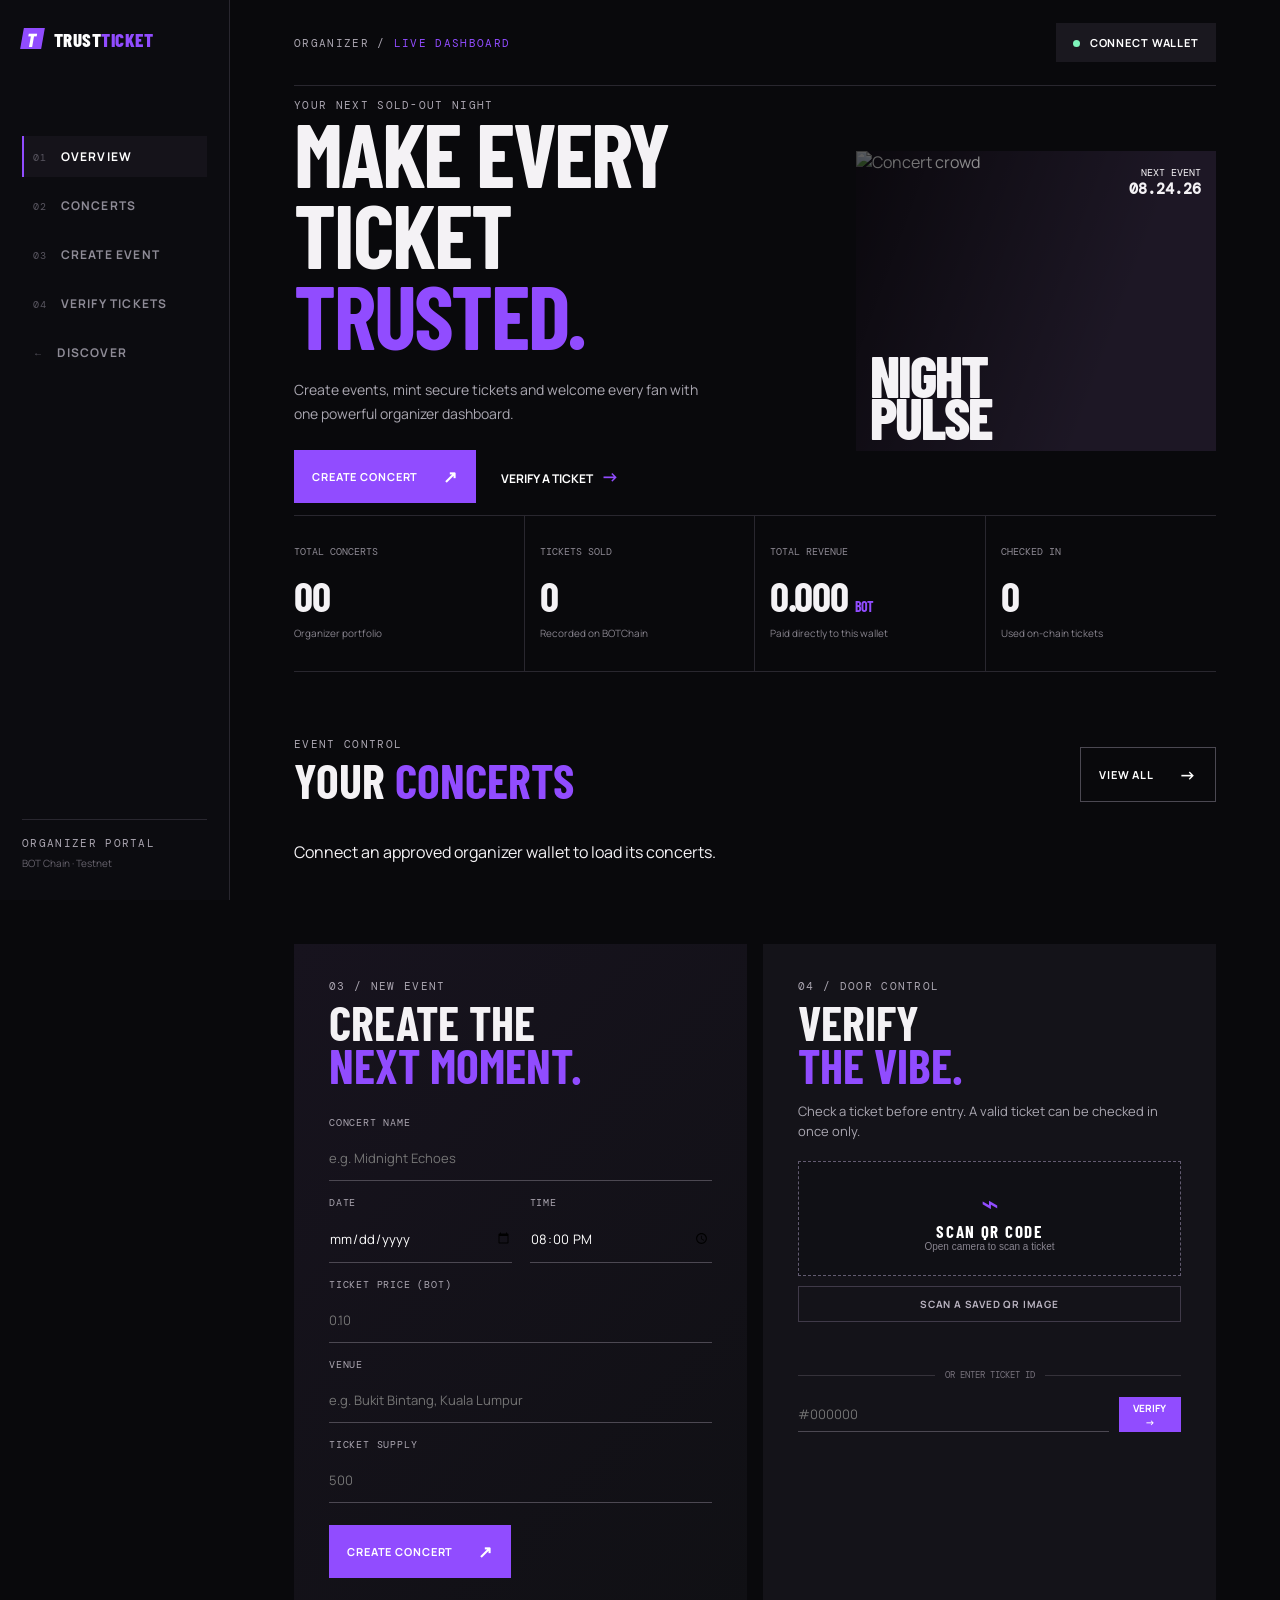
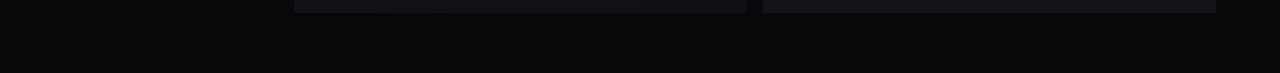
==== organizer.html @ 1e82cff8 "Show concert times and fix organizer form reset" ====
<!doctype html>
<html lang="en">
  <head>
      <meta charset="UTF-8">
      <meta name="viewport" content="width=device-width, initial-scale=1.0">

      <title>TRUSTTICKET • Organizer Portal</title>

      <!-- SEO -->
      <meta name="description" content="TRUSTTICKET Organizer Portal - Create concerts, manage NFT tickets and verify attendees on BOTChain.">
      <meta name="author" content="TrustTicket Team">

      <!-- Browser Theme -->
      <meta name="theme-color" content="#7C3AED">

      <!-- Favicon -->
      <link rel="icon" type="image/png" href="images/logo.png">

      <!-- Google Fonts -->
      <link rel="preconnect" href="https://fonts.googleapis.com">
      <link rel="preconnect" href="https://fonts.gstatic.com" crossorigin>

      <link
          href="https://fonts.googleapis.com/css2?family=Barlow+Condensed:wght@500;600;700;800&family=DM+Mono:wght@400;500&family=Manrope:wght@400;500;600;700&display=swap"
          rel="stylesheet">

      <!-- Styles -->
      <link rel="stylesheet" href="css/organizer.css?v=7">
  </head>

  <body>
    <aside class="sidebar">
      <a class="brand" href="#top"><span class="brand-mark">T</span> TRUST<span>TICKET</span></a>
      <nav>
        <a class="active" href="#dashboard"><span>01</span> Overview</a>
        <a href="#concerts"><span>02</span> Concerts</a>
        <a href="#create"><span>03</span> Create event</a>
        <a href="#verify"><span>04</span> Verify tickets</a>
        <a href="index.html"><span>←</span> Discover</a>
      </nav>
      <div class="sidebar-bottom">
        <p>ORGANIZER PORTAL</p>
        <small>BOT Chain · Testnet</small>
      </div>
    </aside>

    <main id="top">
      <header>
        <button class="menu-btn" aria-label="Open menu">☰</button>
        <p class="eyebrow">ORGANIZER / <span>LIVE DASHBOARD</span></p>
        <button class="wallet" id="walletButton"><i></i> Connect wallet</button>
      </header>

      <section class="hero" id="dashboard">
        <div>
          <p class="eyebrow">YOUR NEXT SOLD-OUT NIGHT</p>
          <h1>MAKE EVERY<br />TICKET <em>TRUSTED.</em></h1>
          <p class="hero-copy">Create events, mint secure tickets and welcome every fan with one powerful organizer dashboard.</p>
          <div class="hero-actions">
            <a href="#create" class="button primary">Create concert <b>↗</b></a>
            <a href="#verify" class="text-link">Verify a ticket <span>→</span></a>
          </div>
        </div>
        <div class="hero-poster">
          <div class="poster-label">NEXT EVENT<br /><strong>08.24.26</strong></div>
          <img src="https://images.unsplash.com/photo-1501386761578-eac5c94b800a?auto=format&fit=crop&w=900&q=85" alt="Concert crowd" />
          <div class="poster-title">NIGHT<br />PULSE</div>
        </div>
      </section>

      <section class="metrics" aria-label="Event summary">
        <article><p>TOTAL CONCERTS</p><strong id="totalConcerts">00</strong><small>Organizer portfolio</small></article>
        <article><p>TICKETS SOLD</p><strong id="totalTicketsSold">0</strong><small>Recorded on BOTChain</small></article>
        <article><p>TOTAL REVENUE</p><strong id="totalRevenue">0 <b>BOT</b></strong><small>Paid directly to this wallet</small></article>
        <article><p>CHECKED IN</p><strong id="totalCheckedIn">0</strong><small>Used on-chain tickets</small></article>
      </section>

      <section class="section-head" id="concerts">
        <div><p class="eyebrow">EVENT CONTROL</p><h2>YOUR <em>CONCERTS</em></h2></div>
        <button class="button outline" id="viewAll">View all <b>→</b></button>
      </section>

      <section class="concert-grid" id="concertGrid" aria-live="polite"></section>

      <section class="work-grid">
        <article class="create-panel" id="create">
          <p class="eyebrow">03 / NEW EVENT</p><h2>CREATE THE<br /><em>NEXT MOMENT.</em></h2>
           
          <form id="concertForm" class="concert-form">

              <label class="form-group">
                  <span>CONCERT NAME</span>
                  <input
                      id="concertName"
                      name="name"
                      type="text"
                      placeholder="e.g. Midnight Echoes"
                      required
                  >
              </label>

              <div class="two-cols">

                  <label class="form-group">
                      <span>DATE</span>
                      <input
                          id="concertDate"
                          name="date"
                          type="date"
                          required
                      >
                  </label>

                  <label class="form-group">
                      <span>TIME</span>
                      <input
                          id="concertTime"
                          name="time"
                          type="time"
                          value="20:00"
                          required
                      >
                  </label>

              </div>

              <label class="form-group">
                  <span>TICKET PRICE (BOT)</span>
                  <input
                      id="concertPrice"
                      name="price"
                      type="number"
                      min="0.001"
                      step="0.01"
                      placeholder="0.10"
                      required
                  >
              </label>

              <label class="form-group">
                  <span>VENUE</span>
                  <input
                      id="concertVenue"
                      name="venue"
                      type="text"
                      placeholder="e.g. Bukit Bintang, Kuala Lumpur"
                      required
                  >
              </label>

              <label class="form-group">
                  <span>TICKET SUPPLY</span>
                  <input
                      id="concertSupply"
                      name="supply"
                      type="number"
                      min="1"
                      step="1"
                      placeholder="500"
                      required
                  >
              </label>

              <button class="button primary" type="submit">
                  <span>Create Concert</span>
                  <b>↗</b>
              </button>

          </form>
          
        </article>
        <article class="verify-panel" id="verify">
          <p class="eyebrow">04 / DOOR CONTROL</p><h2>VERIFY<br /><em>THE VIBE.</em></h2>
          <p>Check a ticket before entry. A valid ticket can be checked in once only.</p>
          <button class="scan-box" id="startScanner" type="button"><span>⌁</span><strong>SCAN QR CODE</strong><small>Open camera to scan a ticket</small></button>
          <div class="scanner" id="scanner">
            <div id="qrReader"></div>
            <p class="scan-status" id="scanStatus" aria-live="polite">Point the camera at the complete QR code.</p>
            <button class="stop-scan" id="stopScanner" type="button">Close camera ×</button>
          </div>
          <label class="scan-file">
            <span>Scan a saved QR image</span>
            <input id="qrImageInput" type="file" accept="image/*">
          </label>
          <p class="scan-file-status" id="scanFileStatus" aria-live="polite"></p>
          <div class="or"><span></span> OR ENTER TICKET ID <span></span></div>
          <div class="ticket-search"><input id="ticketId" placeholder="#000000" /><button id="verifyButton">Verify →</button></div>
          <div class="verify-result" id="verifyResult" aria-live="polite"></div>
        </article>
      </section>
    </main>
    <div class="modal" id="eventModal" role="dialog" aria-modal="true" aria-labelledby="modalTitle">
      <div class="modal-card">
        <button class="modal-close" data-close-modal aria-label="Close">×</button>
        <p class="eyebrow">EVENT MANAGEMENT</p>
        <h2 id="modalTitle">CONCERT <em>DETAILS</em></h2>
        <div class="modal-details" id="modalDetails"></div>
        <section class="event-insights" id="eventInsights">
          <div class="insight-grid" id="insightGrid"></div>
          <div class="attendee-head">
            <div>
              <p class="eyebrow">TICKET HOLDERS</p>
              <strong id="attendeeCount">0 BUYERS</strong>
            </div>
            <button class="export-button" id="exportAttendees" type="button">Export CSV ↓</button>
          </div>
          <input class="attendee-search" id="attendeeSearch" type="search" placeholder="Search wallet or ticket ID" />
          <div class="attendee-list" id="attendeeList"></div>
        </section>
        <form class="edit-event-form" id="editEventForm" hidden>
          <p class="eyebrow">UPDATE EVENT</p>
          <div class="two-cols">
            <label class="form-group">
              <span>CONCERT NAME</span>
              <input id="editEventName" name="name" type="text" required />
            </label>
            <label class="form-group">
              <span>DATE</span>
              <input id="editEventDate" name="date" type="date" required />
            </label>
            <label class="form-group">
              <span>TIME</span>
              <input id="editEventTime" name="time" type="time" required />
            </label>
          </div>
          <label class="form-group">
            <span>VENUE</span>
            <input id="editEventVenue" name="venue" type="text" required />
          </label>
          <div class="two-cols">
            <label class="form-group">
              <span>TICKET PRICE (BOT)</span>
              <input id="editEventPrice" name="price" type="number" min="0" step="0.001" required />
            </label>
            <label class="form-group">
              <span>TICKET SUPPLY</span>
              <input id="editEventSupply" name="supply" type="number" min="1" step="1" required />
            </label>
          </div>
          <div class="edit-form-actions">
            <button class="button primary" type="submit">Save changes</button>
            <button class="button outline" id="cancelEditEvent" type="button">Cancel</button>
          </div>
        </form>
        <div class="modal-actions">
          <button class="button primary" id="statusButton" type="button">Deactivate event</button>
          <button class="button outline" id="editEventButton" type="button">Edit event</button>
          <button class="button outline" id="checkInButton" type="button">Check in a ticket</button>
          <button class="button danger" id="deleteEventButton" type="button">Delete event</button>
        </div>
      </div>
    </div>
    <div class="toast" id="toast"></div>
    <script src="https://unpkg.com/html5-qrcode@2.3.8/html5-qrcode.min.js"></script>
    <script src="js/vendor/ethers.min.js?v=4"></script>
    <script src="js/roles.js?v=4"></script>
    <script src="js/contract.js?v=7"></script>
    <script src="js/dashboard.js?v=14"></script>
  </body>
</html>
---- css/organizer.css ----
﻿:root{--ink:#09090c;--panel:#111116;--muted:#96939e;--line:#29272f;--white:#f4f2f5;--violet:#914cff;--pink:#e66bff;--green:#7ef4ba}
*{box-sizing:border-box}
html{scroll-behavior:smooth}
body{margin:0;background:var(--ink);color:var(--white);font-family:Manrope,Arial,sans-serif}
.sidebar{position:fixed;z-index:2;width:230px;height:100vh;border-right:1px solid var(--line);padding:28px 22px;display:flex;flex-direction:column;background:#0c0c10}
.brand{font:800 19px 'Barlow Condensed';color:#fff;text-decoration:none;letter-spacing:.5px}
.brand-mark{display:inline-grid;place-items:center;margin-right:6px;width:21px;height:21px;background:var(--violet);transform:skew(-10deg)}
.brand span:last-child{color:var(--violet)}
nav{margin-top:85px;display:grid;gap:8px}
nav a{padding:12px 9px;color:#8e8b96;text-decoration:none;font-size:12px;font-weight:700;text-transform:uppercase;letter-spacing:.1em;border-left:2px solid transparent}
nav a span{font:10px 'DM Mono';margin-right:10px;color:#595660}
nav a:hover,nav a.active{color:#fff;border-color:var(--violet);background:#15131a}
.sidebar-bottom{margin-top:auto;border-top:1px solid var(--line);padding-top:16px}
.sidebar-bottom p,.eyebrow{font:11px 'DM Mono';letter-spacing:.12em;margin:0;color:#aaa5b0}
.sidebar-bottom small{font-size:10px;color:#67636d}
main{margin-left:230px;max-width:1440px;padding:0 5vw 60px}
header{height:86px;display:flex;align-items:center;justify-content:space-between;border-bottom:1px solid var(--line)}
.eyebrow span{color:var(--violet)}
.wallet,.button{border:0;cursor:pointer;font:700 11px Manrope;text-transform:uppercase;letter-spacing:.08em}
.wallet{background:#1a181f;color:#fff;padding:12px 17px}
.wallet i{display:inline-block;width:7px;height:7px;border-radius:50%;background:var(--green);margin-right:7px}
.menu-btn{display:none}
.hero{min-height:430px;display:grid;grid-template-columns:1fr 360px;gap:55px;align-items:center;border-bottom:1px solid var(--line)}
h1,h2,h3{font-family:'Barlow Condensed';margin:0;text-transform:uppercase;line-height:.9}
h1{font-size:clamp(56px,7vw,104px);letter-spacing:-.025em}
em{color:var(--violet);font-style:normal}
.hero-copy{color:#aaa7b1;line-height:1.7;font-size:14px;max-width:430px;margin:24px 0}
.hero-actions{display:flex;align-items:center;gap:25px}
.button{display:inline-flex;align-items:center;gap:25px;padding:15px 18px;text-decoration:none}
.button b{font-size:17px}
.primary{background:var(--violet);color:#fff}
.outline{background:transparent;color:#fff;border:1px solid #4b4852}
.text-link{font-size:12px;color:#fff;text-transform:uppercase;font-weight:700;text-decoration:none}
.text-link span{color:var(--violet);font-size:18px;margin-left:6px}
.hero-poster{position:relative;height:300px;overflow:hidden;background:#1d1725}
.hero-poster:after{content:"";inset:0;position:absolute;background:linear-gradient(110deg,rgba(0,0,0,.65),transparent 70%)}
.hero-poster img{height:100%;width:100%;object-fit:cover;filter:saturate(.7)}
.poster-label,.poster-title{position:absolute;z-index:1}
.poster-label{top:15px;right:15px;font:10px 'DM Mono';text-align:right}
.poster-label strong{font-size:15px}
.poster-title{bottom:12px;left:14px;font:800 58px/.72 'Barlow Condensed';letter-spacing:-2px}
.metrics{display:grid;grid-template-columns:repeat(4,1fr);border-bottom:1px solid var(--line)}
.metrics article{padding:29px 15px;border-right:1px solid var(--line)}
.metrics article:first-child{padding-left:0}
.metrics article:last-child{border:0}
.metrics p{font:10px 'DM Mono';margin:0 0 12px;color:#8d8993}
.metrics strong{display:block;font:700 42px 'Barlow Condensed';letter-spacing:-1px}
.metrics strong b{font-size:14px;color:var(--violet)}
.metrics small{color:#88848e;font-size:10px}
.section-head{display:flex;align-items:end;justify-content:space-between;padding:65px 0 23px}
.section-head h2,.work-grid h2{font-size:48px;margin-top:8px}
.concert-grid{display:grid;grid-template-columns:1.5fr 1fr;gap:16px}
.event-card{position:relative;min-height:315px;background:#17161b;overflow:hidden}
.event-card>img{width:100%;height:100%;position:absolute;object-fit:cover;opacity:.4;filter:saturate(.5)}
.event-info{position:absolute;inset:0;padding:22px;display:flex;flex-direction:column;justify-content:end;background:linear-gradient(transparent 25%,rgba(5,5,7,.94))}
.status{font:10px 'DM Mono';position:absolute;top:18px;left:20px}
.live{color:var(--green)}
.draft{color:#ffcc65}
.event-info h3{font-size:34px}
.event-info p{font:10px 'DM Mono';color:#b0adb6}
.event-info div{display:flex;justify-content:space-between;align-items:center;margin-top:9px}
.event-info strong{font:16px 'Barlow Condensed'}
.event-info strong small{font:10px 'DM Mono';color:#aaa}
.manage{border:0;background:transparent;color:#fff;font:700 10px Manrope;text-transform:uppercase}
.work-grid{display:grid;grid-template-columns:1fr 1fr;gap:16px;margin-top:65px}
.create-panel,.verify-panel{padding:35px;background:#141319}
.create-panel{background:linear-gradient(135deg,#17131e,#101014)}
form{margin-top:28px}
label{display:block;font:10px 'DM Mono';color:#aaa5b0;letter-spacing:.08em;margin-bottom:15px}
input{margin-top:7px;width:100%;padding:13px 0;background:transparent;color:#fff;border:0;border-bottom:1px solid #4c4852;font:13px Manrope;outline:none}
input:focus{border-color:var(--violet)}
.two-cols{display:grid;grid-template-columns:1fr 1fr;gap:18px}
form .button{margin-top:7px}
.verify-panel>p:not(.eyebrow){color:#aaa7b1;font-size:13px;line-height:1.6}
.scan-box{margin-top:19px;border:1px dashed #625b70;width:100%;height:115px;display:flex;flex-direction:column;align-items:center;justify-content:center;background:#101015;color:#fff;cursor:pointer}
.scan-box:hover{border-color:var(--violet);background:#15111b}
.scan-box span{font-size:30px;color:var(--violet)}
.scan-box strong{font:700 17px 'Barlow Condensed';letter-spacing:.1em}
.scan-box small{font-size:10px;color:#88848f}
.scanner{display:none;margin-top:14px;border:1px solid var(--violet);padding:10px;background:#09090d}
.scanner.open{display:block}
#qrReader{overflow:hidden}
#qrReader video{width:100%!important;max-height:240px;object-fit:cover}
.scan-status{margin:8px 0;color:#aaa4b1;font:10px 'DM Mono';text-align:center}
.scan-file{display:block;margin-top:10px;padding:10px;border:1px solid #403a49;color:#b9b3c0;text-align:center;font:700 10px Manrope;text-transform:uppercase;cursor:pointer}
.scan-file:hover{border-color:var(--violet);color:#fff}
.scan-file input{position:absolute;width:1px;height:1px;opacity:0;pointer-events:none}
.scan-file-status{min-height:16px;margin:7px 0 0;color:#aaa4b1;font:10px 'DM Mono';overflow-wrap:anywhere}
.stop-scan{width:100%;margin-top:8px;border:0;background:#292531;color:#fff;padding:10px;cursor:pointer;font:700 10px Manrope;text-transform:uppercase}
.or{display:flex;align-items:center;gap:10px;color:#77727c;font:9px 'DM Mono';margin:16px 0}
.or span{height:1px;background:#35323a;flex:1}
.ticket-search{display:flex;gap:10px}
.ticket-search input{margin:0;padding:8px 0}
.ticket-search button{background:var(--violet);color:#fff;border:0;padding:0 13px;font:700 10px Manrope;text-transform:uppercase;cursor:pointer}
.verify-result{min-height:18px;margin-top:12px;font:11px 'DM Mono'}
.verify-result.valid{color:var(--green)}
.verify-result.used{color:#ff8a8a}
.toast{position:fixed;z-index:100;right:25px;bottom:25px;transform:translateY(100px);opacity:0;background:var(--green);color:#07100b;padding:14px 18px;font:700 11px Manrope;transition:.3s}
.toast.show{transform:translateY(0);opacity:1}
.toast.error{background:#ff8a8a;color:#21080d}
.modal{display:none;position:fixed;z-index:10;inset:0;background:rgba(0,0,0,.72);place-items:center;padding:20px}.modal.open{display:grid}.modal-card{width:min(760px,100%);max-height:calc(100vh - 40px);overflow-y:auto;position:relative;padding:35px;background:#15131a;border:1px solid #514766;box-shadow:0 25px 80px rgba(0,0,0,.55)}.modal-card h2{font-size:48px;margin:8px 0 25px}.modal-close{position:absolute;right:15px;top:12px;background:transparent;border:0;color:#fff;font-size:30px;cursor:pointer}.modal-details{border-top:1px solid var(--line);border-bottom:1px solid var(--line);padding:16px 0;display:grid;gap:12px}.modal-details div{display:flex;justify-content:space-between;gap:15px;font-size:12px}.modal-details span{color:#96919d;text-transform:uppercase;font:10px 'DM Mono'}.modal-details strong{font:700 13px Manrope;text-align:right}.modal-actions{display:flex;gap:10px;flex-wrap:wrap;margin-top:24px}
.event-insights{margin-top:22px}.insight-grid{display:grid;grid-template-columns:repeat(3,1fr);gap:8px}.insight{padding:13px;background:#0f0e13;border:1px solid var(--line)}.insight span{display:block;color:#8e8995;font:9px 'DM Mono';text-transform:uppercase}.insight strong{display:block;margin-top:6px;font:700 21px 'Barlow Condensed';color:#fff}.attendee-head{display:flex;justify-content:space-between;align-items:end;margin-top:23px}.attendee-head strong{display:block;margin-top:5px;font:700 18px 'Barlow Condensed'}.export-button{border:1px solid #4b4852;background:transparent;color:#fff;padding:9px 11px;font:700 9px Manrope;text-transform:uppercase;cursor:pointer}.attendee-search{margin:12px 0 8px;padding:11px 12px;border:1px solid var(--line);background:#0f0e13}.attendee-list{max-height:210px;overflow:auto;border-top:1px solid var(--line)}.attendee-row{display:grid;grid-template-columns:1fr 1.2fr auto;gap:12px;align-items:center;padding:11px 4px;border-bottom:1px solid var(--line)}.attendee-row span{display:block;color:#827e89;font:9px 'DM Mono';text-transform:uppercase}.attendee-row strong{display:block;margin-top:3px;font-size:11px}.ticket-status{color:var(--green)!important}.ticket-status.used{color:#ffcc65!important}.checkin-small{border:0;background:#292531;color:#fff;padding:8px 9px;font:700 8px Manrope;text-transform:uppercase;cursor:pointer}.checkin-small:disabled{cursor:default;opacity:.5}.attendee-empty{padding:24px 10px;text-align:center;color:#85818b;font:11px 'DM Mono'}
.edit-event-form{margin-top:22px;padding:20px;background:#0f0e13;border:1px solid var(--line)}.edit-event-form .eyebrow{margin-bottom:18px}.edit-form-actions{display:flex;gap:10px;flex-wrap:wrap}.danger{margin-left:auto;background:transparent;color:#ff8a8a;border:1px solid #713e48}.danger:hover{background:#321820}.modal-actions[hidden],.event-insights[hidden],.edit-event-form[hidden]{display:none}
@media(max-width:850px){.sidebar{display:none}
main{margin:0;padding:0 20px}
header{height:68px}
.menu-btn{display:block;background:none;border:0;color:#fff;font-size:20px}
.hero{grid-template-columns:1fr;padding:55px 0;gap:35px}
.hero-poster{height:230px}
.metrics{grid-template-columns:repeat(2,1fr)}
.metrics article:nth-child(2){border-right:0}
.metrics article:nth-child(n+3){border-top:1px solid var(--line)}
.concert-grid,.work-grid{grid-template-columns:1fr}
.section-head{padding-top:45px}
.wallet{font-size:10px}
.sidebar-bottom{display:none}
}
@media(max-width:460px){h1{font-size:57px}
.hero-actions{gap:15px;flex-wrap:wrap}
.metrics strong{font-size:35px}
.section-head h2,.work-grid h2{font-size:42px}
.event-card{min-height:270px}
.two-cols{grid-template-columns:1fr}
.modal-card{padding:25px 18px}.insight-grid{grid-template-columns:1fr}.attendee-row{grid-template-columns:1fr auto}.attendee-owner{grid-column:1/-1}
}
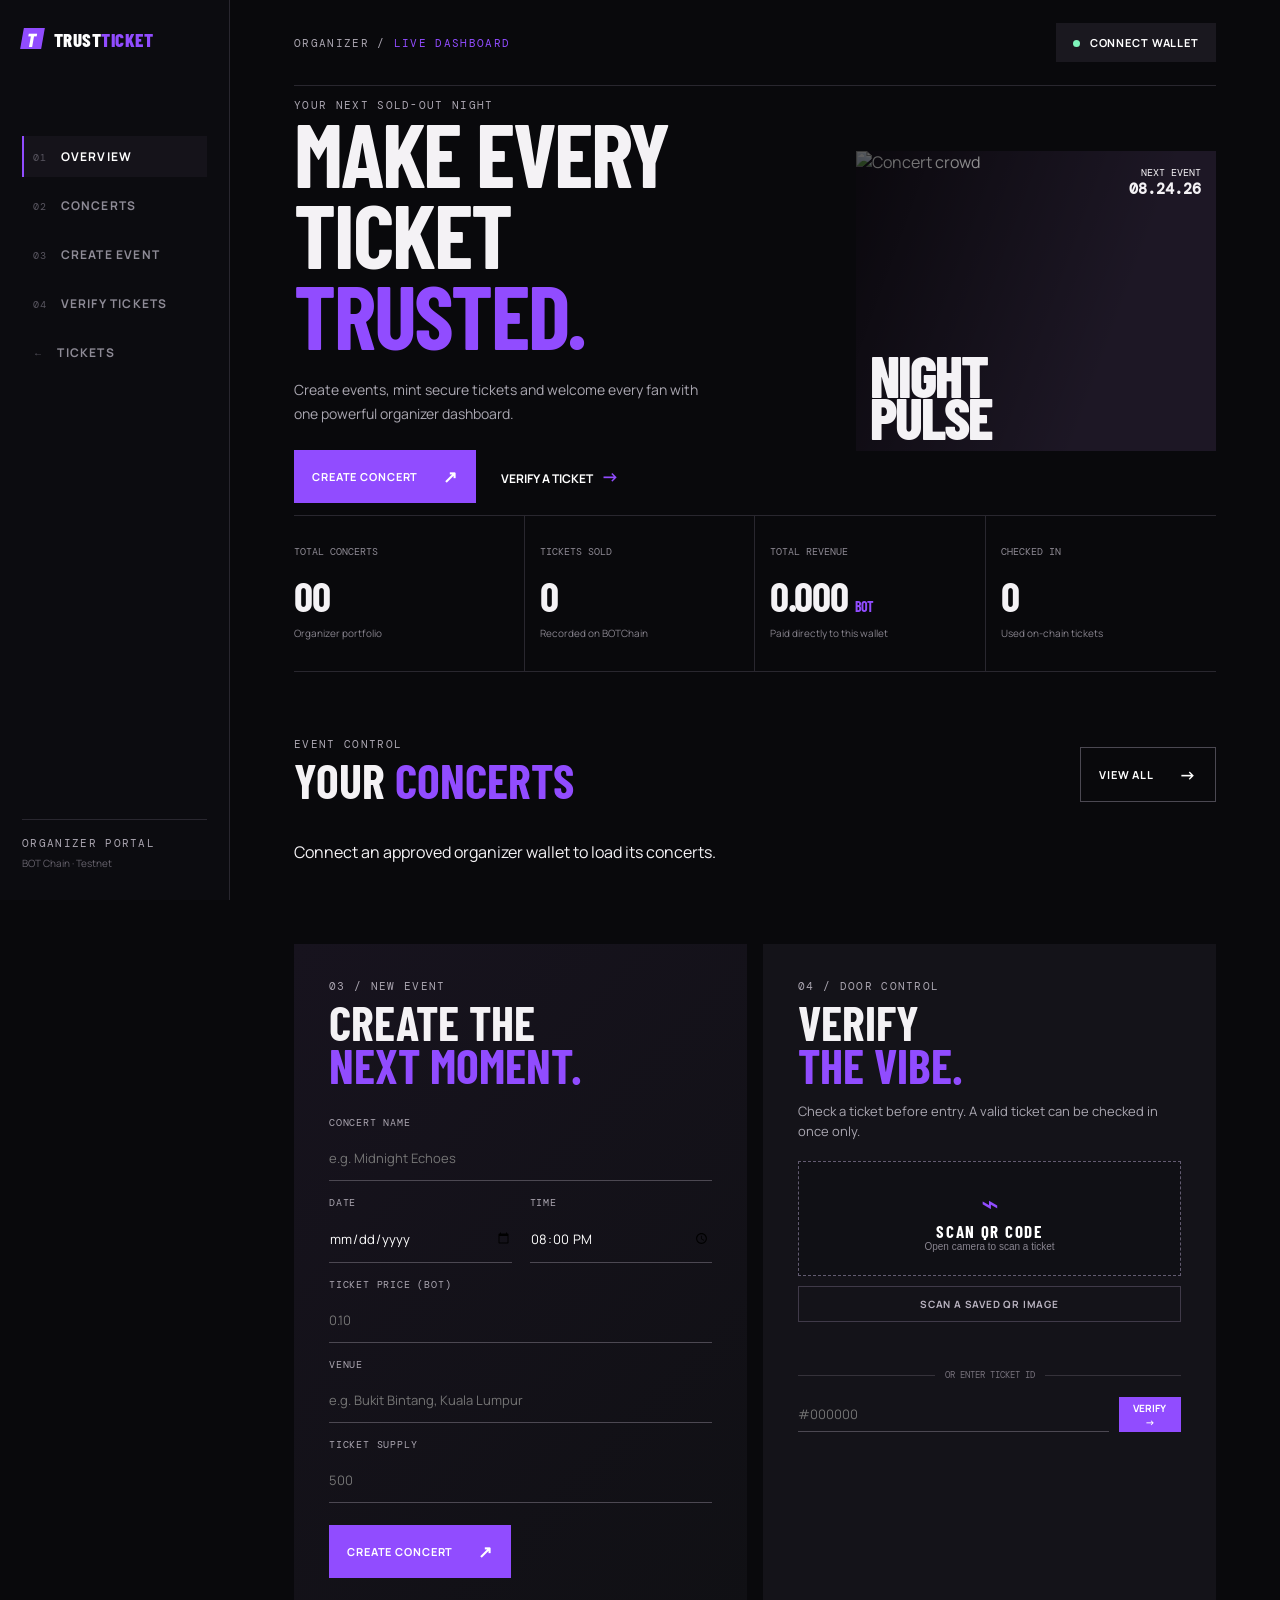
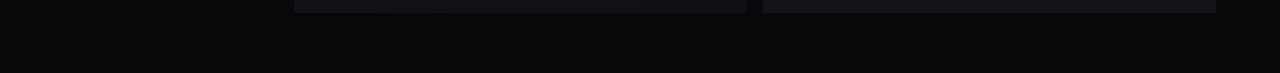
==== commit 078d3c99: "Clarify concert rules and fix organizer navigation" ====
--- a/organizer.html
+++ b/organizer.html
@@ -25,7 +25,7 @@
           rel="stylesheet">
 
       <!-- Styles -->
-      <link rel="stylesheet" href="css/organizer.css?v=7">
+      <link rel="stylesheet" href="css/organizer.css?v=8">
   </head>
 
   <body>
@@ -36,17 +36,18 @@
         <a href="#concerts"><span>02</span> Concerts</a>
         <a href="#create"><span>03</span> Create event</a>
         <a href="#verify"><span>04</span> Verify tickets</a>
-        <a href="index.html"><span>←</span> Discover</a>
+        <a href="index.html"><span>←</span> Tickets</a>
       </nav>
       <div class="sidebar-bottom">
         <p>ORGANIZER PORTAL</p>
         <small>BOT Chain · Testnet</small>
       </div>
     </aside>
+    <button class="sidebar-scrim" type="button" aria-label="Close navigation"></button>
 
     <main id="top">
       <header>
-        <button class="menu-btn" aria-label="Open menu">☰</button>
+        <button class="menu-btn" aria-label="Open menu" aria-expanded="false">☰</button>
         <p class="eyebrow">ORGANIZER / <span>LIVE DASHBOARD</span></p>
         <button class="wallet" id="walletButton"><i></i> Connect wallet</button>
       </header>
@@ -130,8 +131,8 @@
                       id="concertPrice"
                       name="price"
                       type="number"
-                      min="0.001"
-                      step="0.01"
+                      min="0.000000000000000001"
+                      step="any"
                       placeholder="0.10"
                       required
                   >
@@ -230,7 +231,7 @@
           <div class="two-cols">
             <label class="form-group">
               <span>TICKET PRICE (BOT)</span>
-              <input id="editEventPrice" name="price" type="number" min="0" step="0.001" required />
+              <input id="editEventPrice" name="price" type="number" min="0.000000000000000001" step="any" required />
             </label>
             <label class="form-group">
               <span>TICKET SUPPLY</span>
@@ -255,6 +256,6 @@
     <script src="js/vendor/ethers.min.js?v=4"></script>
     <script src="js/roles.js?v=4"></script>
     <script src="js/contract.js?v=7"></script>
-    <script src="js/dashboard.js?v=14"></script>
+    <script src="js/dashboard.js?v=21"></script>
   </body>
 </html>
--- a/css/organizer.css
+++ b/css/organizer.css
@@ -2,6 +2,7 @@
 *{box-sizing:border-box}
 html{scroll-behavior:smooth}
 body{margin:0;background:var(--ink);color:var(--white);font-family:Manrope,Arial,sans-serif}
+.sidebar-scrim{display:none}
 .sidebar{position:fixed;z-index:2;width:230px;height:100vh;border-right:1px solid var(--line);padding:28px 22px;display:flex;flex-direction:column;background:#0c0c10}
 .brand{font:800 19px 'Barlow Condensed';color:#fff;text-decoration:none;letter-spacing:.5px}
 .brand-mark{display:inline-grid;place-items:center;margin-right:6px;width:21px;height:21px;background:var(--violet);transform:skew(-10deg)}
@@ -101,11 +102,18 @@
 .modal{display:none;position:fixed;z-index:10;inset:0;background:rgba(0,0,0,.72);place-items:center;padding:20px}.modal.open{display:grid}.modal-card{width:min(760px,100%);max-height:calc(100vh - 40px);overflow-y:auto;position:relative;padding:35px;background:#15131a;border:1px solid #514766;box-shadow:0 25px 80px rgba(0,0,0,.55)}.modal-card h2{font-size:48px;margin:8px 0 25px}.modal-close{position:absolute;right:15px;top:12px;background:transparent;border:0;color:#fff;font-size:30px;cursor:pointer}.modal-details{border-top:1px solid var(--line);border-bottom:1px solid var(--line);padding:16px 0;display:grid;gap:12px}.modal-details div{display:flex;justify-content:space-between;gap:15px;font-size:12px}.modal-details span{color:#96919d;text-transform:uppercase;font:10px 'DM Mono'}.modal-details strong{font:700 13px Manrope;text-align:right}.modal-actions{display:flex;gap:10px;flex-wrap:wrap;margin-top:24px}
 .event-insights{margin-top:22px}.insight-grid{display:grid;grid-template-columns:repeat(3,1fr);gap:8px}.insight{padding:13px;background:#0f0e13;border:1px solid var(--line)}.insight span{display:block;color:#8e8995;font:9px 'DM Mono';text-transform:uppercase}.insight strong{display:block;margin-top:6px;font:700 21px 'Barlow Condensed';color:#fff}.attendee-head{display:flex;justify-content:space-between;align-items:end;margin-top:23px}.attendee-head strong{display:block;margin-top:5px;font:700 18px 'Barlow Condensed'}.export-button{border:1px solid #4b4852;background:transparent;color:#fff;padding:9px 11px;font:700 9px Manrope;text-transform:uppercase;cursor:pointer}.attendee-search{margin:12px 0 8px;padding:11px 12px;border:1px solid var(--line);background:#0f0e13}.attendee-list{max-height:210px;overflow:auto;border-top:1px solid var(--line)}.attendee-row{display:grid;grid-template-columns:1fr 1.2fr auto;gap:12px;align-items:center;padding:11px 4px;border-bottom:1px solid var(--line)}.attendee-row span{display:block;color:#827e89;font:9px 'DM Mono';text-transform:uppercase}.attendee-row strong{display:block;margin-top:3px;font-size:11px}.ticket-status{color:var(--green)!important}.ticket-status.used{color:#ffcc65!important}.checkin-small{border:0;background:#292531;color:#fff;padding:8px 9px;font:700 8px Manrope;text-transform:uppercase;cursor:pointer}.checkin-small:disabled{cursor:default;opacity:.5}.attendee-empty{padding:24px 10px;text-align:center;color:#85818b;font:11px 'DM Mono'}
 .edit-event-form{margin-top:22px;padding:20px;background:#0f0e13;border:1px solid var(--line)}.edit-event-form .eyebrow{margin-bottom:18px}.edit-form-actions{display:flex;gap:10px;flex-wrap:wrap}.danger{margin-left:auto;background:transparent;color:#ff8a8a;border:1px solid #713e48}.danger:hover{background:#321820}.modal-actions[hidden],.event-insights[hidden],.edit-event-form[hidden]{display:none}
-@media(max-width:850px){.sidebar{display:none}
+@media(max-width:850px){.sidebar{display:none;z-index:50;width:min(290px,85vw);padding:24px 20px;box-shadow:20px 0 55px rgba(0,0,0,.65)}
+.sidebar.open{display:flex}
+.sidebar nav{margin-top:55px}
+.sidebar-bottom{display:block}
+.sidebar-scrim{display:none;position:fixed;z-index:40;inset:0;width:100%;height:100%;padding:0;border:0;background:rgba(0,0,0,.72)}
+.sidebar-scrim.open{display:block}
 main{margin:0;padding:0 20px}
-header{height:68px}
-.menu-btn{display:block;background:none;border:0;color:#fff;font-size:20px}
+header{height:68px;gap:14px;min-width:0}
+.menu-btn{display:block;flex:0 0 auto;background:none;border:0;color:#fff;font-size:20px}
+.wallet{min-width:0;max-width:230px;overflow:hidden;text-overflow:ellipsis;white-space:nowrap}
 .hero{grid-template-columns:1fr;padding:55px 0;gap:35px}
+.hero>div{min-width:0}
 .hero-poster{height:230px}
 .metrics{grid-template-columns:repeat(2,1fr)}
 .metrics article:nth-child(2){border-right:0}
@@ -113,10 +121,16 @@
 .concert-grid,.work-grid{grid-template-columns:1fr}
 .section-head{padding-top:45px}
 .wallet{font-size:10px}
-.sidebar-bottom{display:none}
 }
-@media(max-width:460px){h1{font-size:57px}
-.hero-actions{gap:15px;flex-wrap:wrap}
+@media(max-width:460px){main{padding:0 14px}
+header>.eyebrow{display:none}
+.wallet{max-width:calc(100vw - 78px);padding:10px 12px}
+h1{font-size:52px;letter-spacing:0;max-width:100%}
+.hero{padding:42px 0 48px}
+.hero-copy{max-width:100%;overflow-wrap:anywhere}
+.hero-actions{width:100%;gap:15px;flex-direction:column;align-items:flex-start}
+.hero-actions .button{max-width:100%;justify-content:space-between}
+.hero-poster{width:100%}
 .metrics strong{font-size:35px}
 .section-head h2,.work-grid h2{font-size:42px}
 .event-card{min-height:270px}
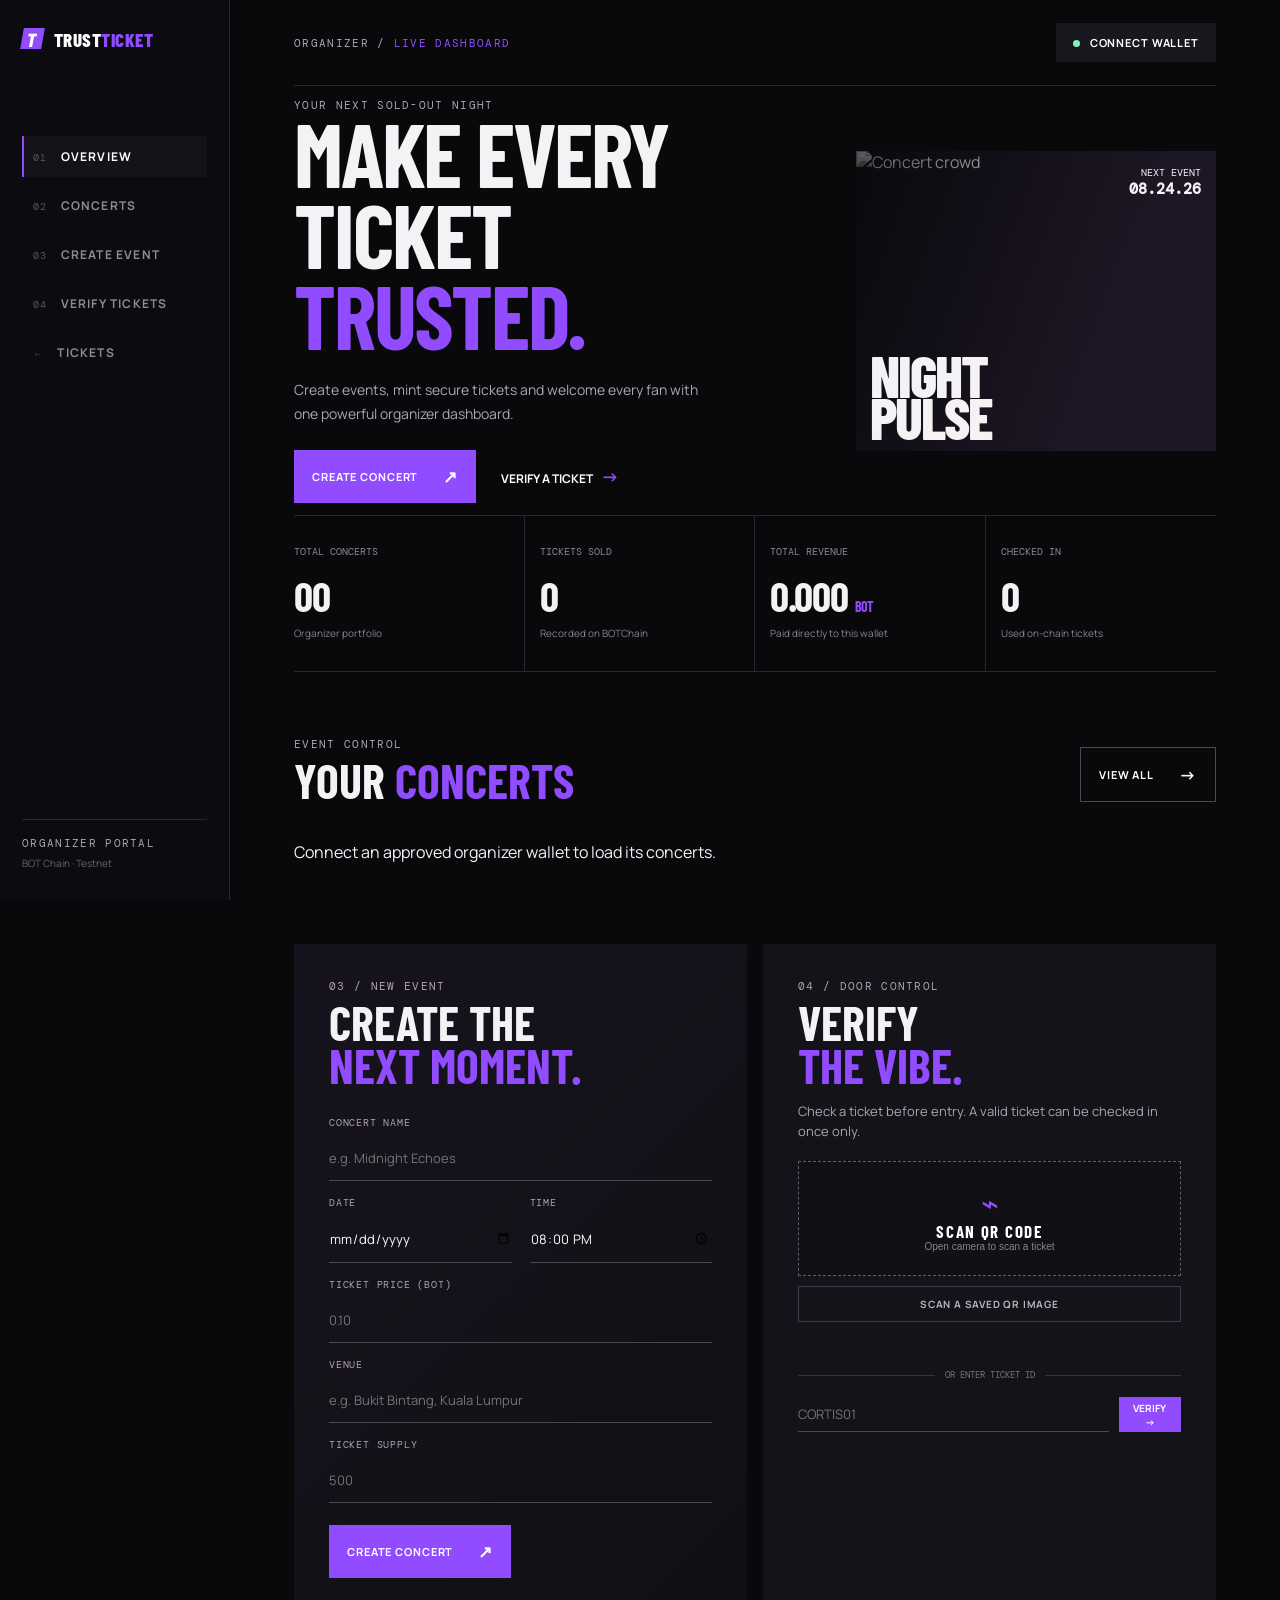
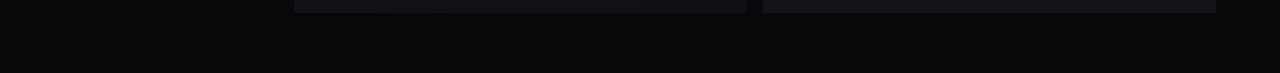
==== commit 8ab94269: "Add concert-based ticket display IDs" ====
--- a/organizer.html
+++ b/organizer.html
@@ -185,7 +185,7 @@
           </label>
           <p class="scan-file-status" id="scanFileStatus" aria-live="polite"></p>
           <div class="or"><span></span> OR ENTER TICKET ID <span></span></div>
-          <div class="ticket-search"><input id="ticketId" placeholder="#000000" /><button id="verifyButton">Verify →</button></div>
+          <div class="ticket-search"><input id="ticketId" placeholder="CORTIS01" /><button id="verifyButton">Verify →</button></div>
           <div class="verify-result" id="verifyResult" aria-live="polite"></div>
         </article>
       </section>
@@ -256,6 +256,6 @@
     <script src="js/vendor/ethers.min.js?v=4"></script>
     <script src="js/roles.js?v=4"></script>
     <script src="js/contract.js?v=7"></script>
-    <script src="js/dashboard.js?v=21"></script>
+    <script src="js/dashboard.js?v=23"></script>
   </body>
 </html>
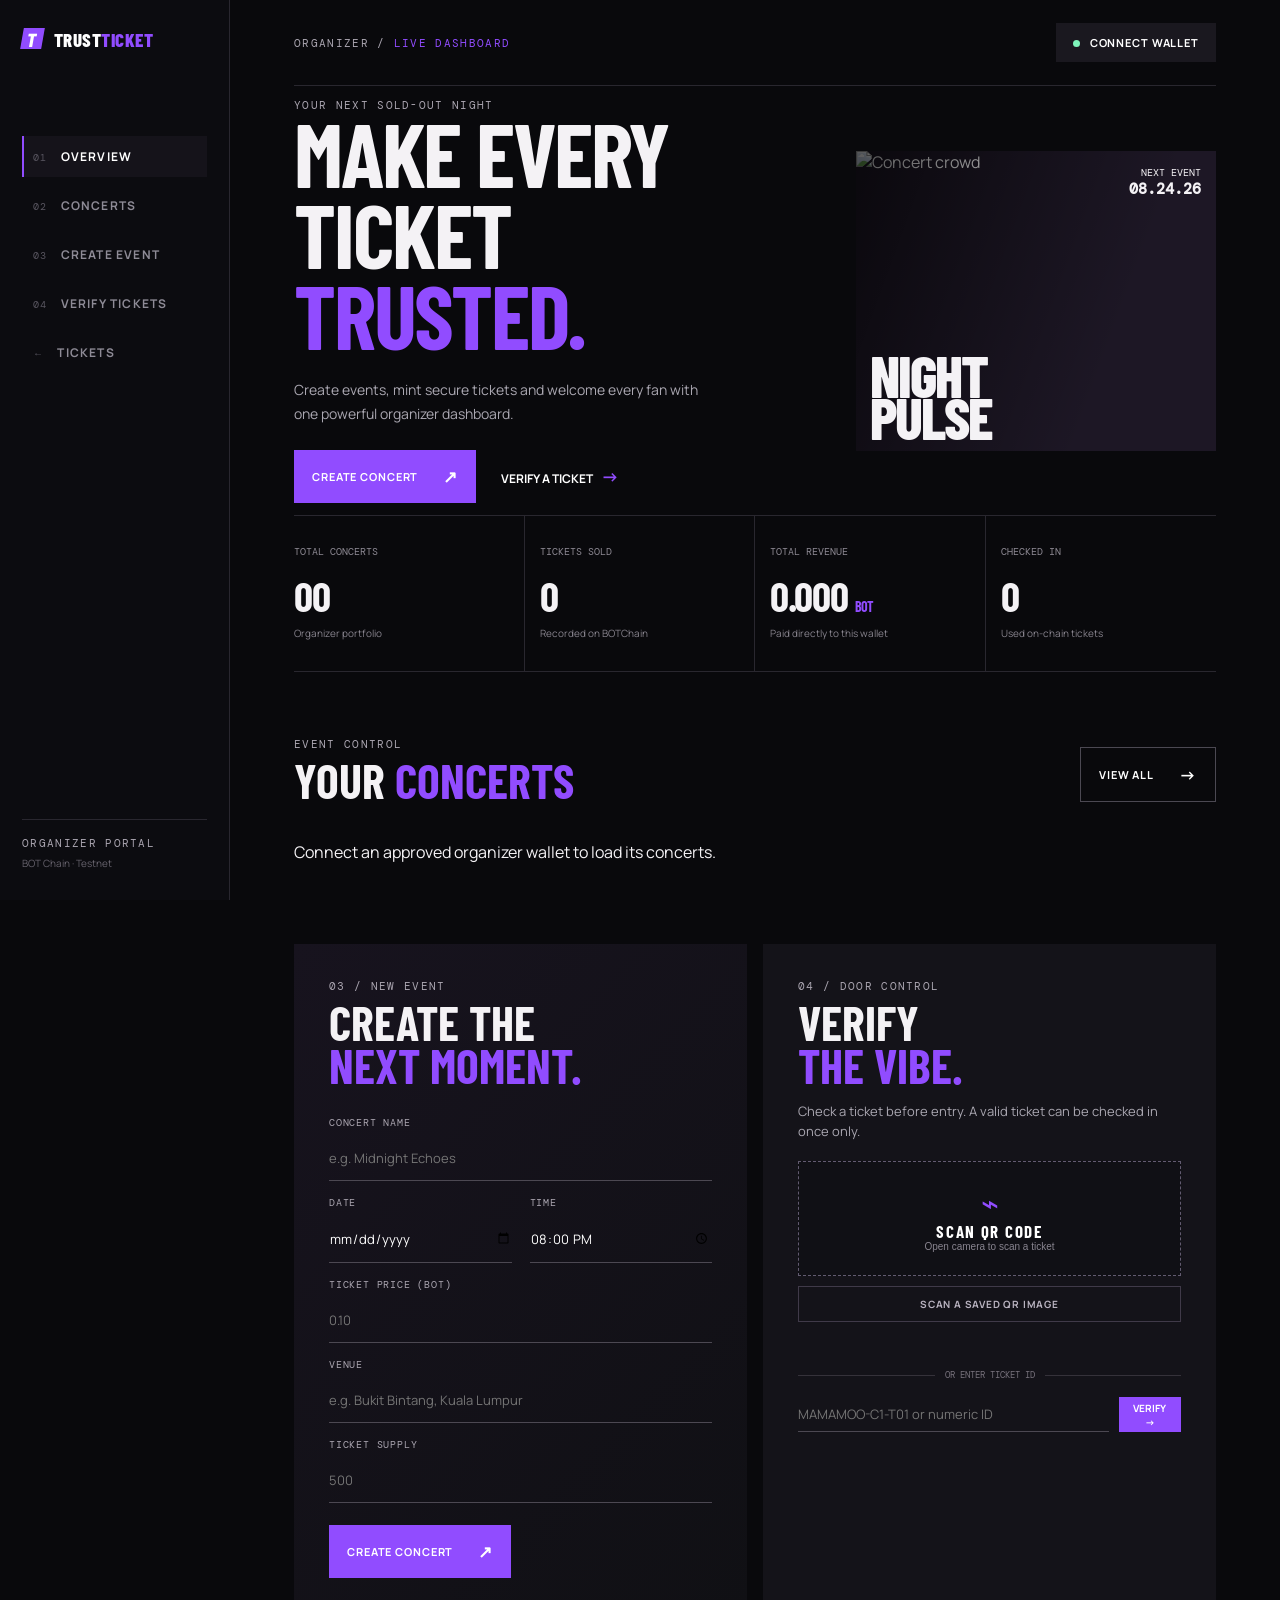
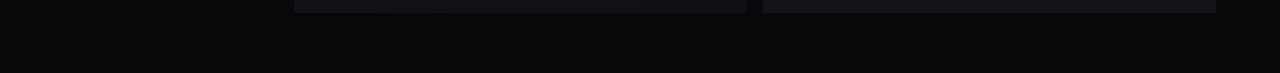
==== commit c009d2ea: "Improve concert names and ticket QR IDs" ====
--- a/organizer.html
+++ b/organizer.html
@@ -185,7 +185,7 @@
           </label>
           <p class="scan-file-status" id="scanFileStatus" aria-live="polite"></p>
           <div class="or"><span></span> OR ENTER TICKET ID <span></span></div>
-          <div class="ticket-search"><input id="ticketId" placeholder="CORTIS01" /><button id="verifyButton">Verify →</button></div>
+          <div class="ticket-search"><input id="ticketId" placeholder="MAMAMOO-C1-T01 or numeric ID" /><button id="verifyButton">Verify →</button></div>
           <div class="verify-result" id="verifyResult" aria-live="polite"></div>
         </article>
       </section>
@@ -255,7 +255,7 @@
     <script src="https://unpkg.com/html5-qrcode@2.3.8/html5-qrcode.min.js"></script>
     <script src="js/vendor/ethers.min.js?v=4"></script>
     <script src="js/roles.js?v=4"></script>
-    <script src="js/contract.js?v=7"></script>
-    <script src="js/dashboard.js?v=23"></script>
+    <script src="js/contract.js?v=10"></script>
+    <script src="js/dashboard.js?v=28"></script>
   </body>
 </html>
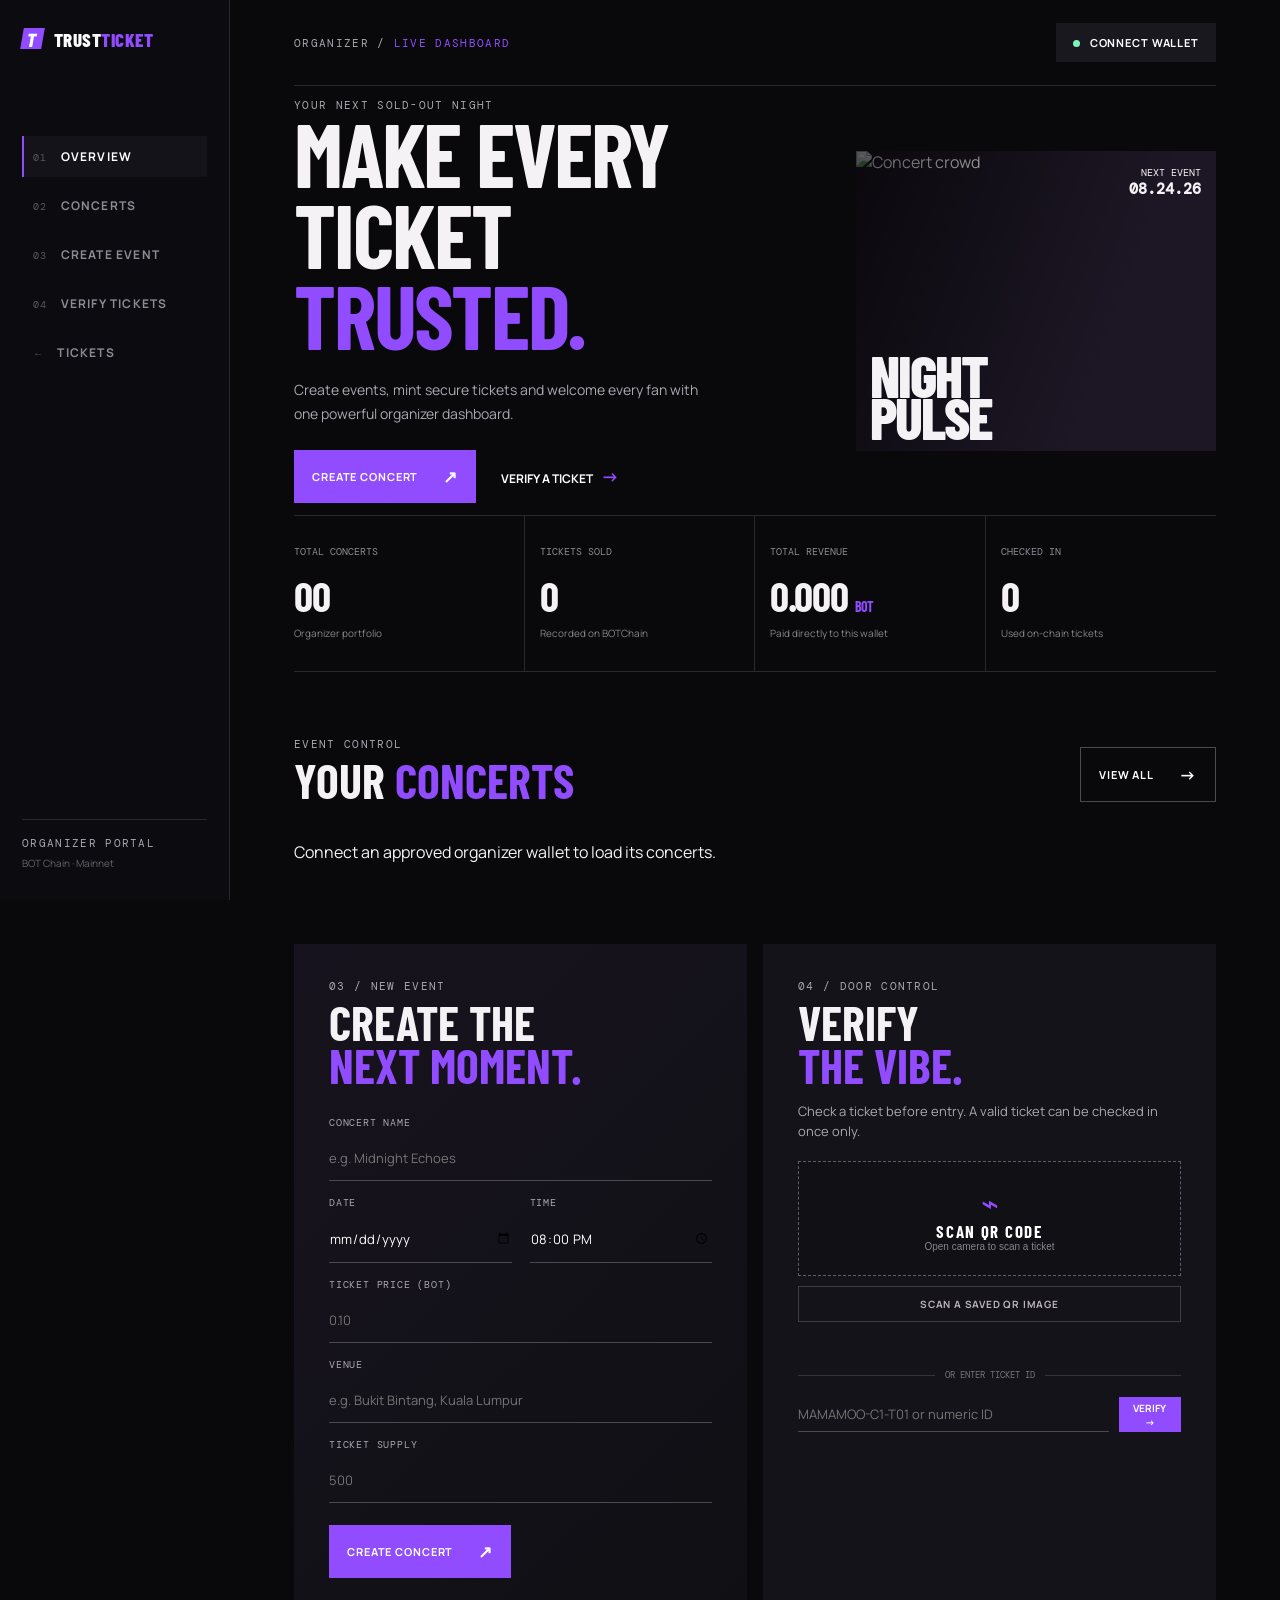
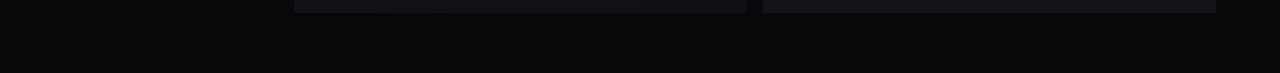
==== commit e360d372: "Switch TrustTicket frontend to BOT Chain mainnet" ====
--- a/organizer.html
+++ b/organizer.html
@@ -40,7 +40,7 @@
       </nav>
       <div class="sidebar-bottom">
         <p>ORGANIZER PORTAL</p>
-        <small>BOT Chain · Testnet</small>
+        <small>BOT Chain · Mainnet</small>
       </div>
     </aside>
     <button class="sidebar-scrim" type="button" aria-label="Close navigation"></button>
@@ -255,7 +255,7 @@
     <script src="https://unpkg.com/html5-qrcode@2.3.8/html5-qrcode.min.js"></script>
     <script src="js/vendor/ethers.min.js?v=4"></script>
     <script src="js/roles.js?v=4"></script>
-    <script src="js/contract.js?v=10"></script>
-    <script src="js/dashboard.js?v=28"></script>
+    <script src="js/contract.js?v=11"></script>
+    <script src="js/dashboard.js?v=29"></script>
   </body>
 </html>
